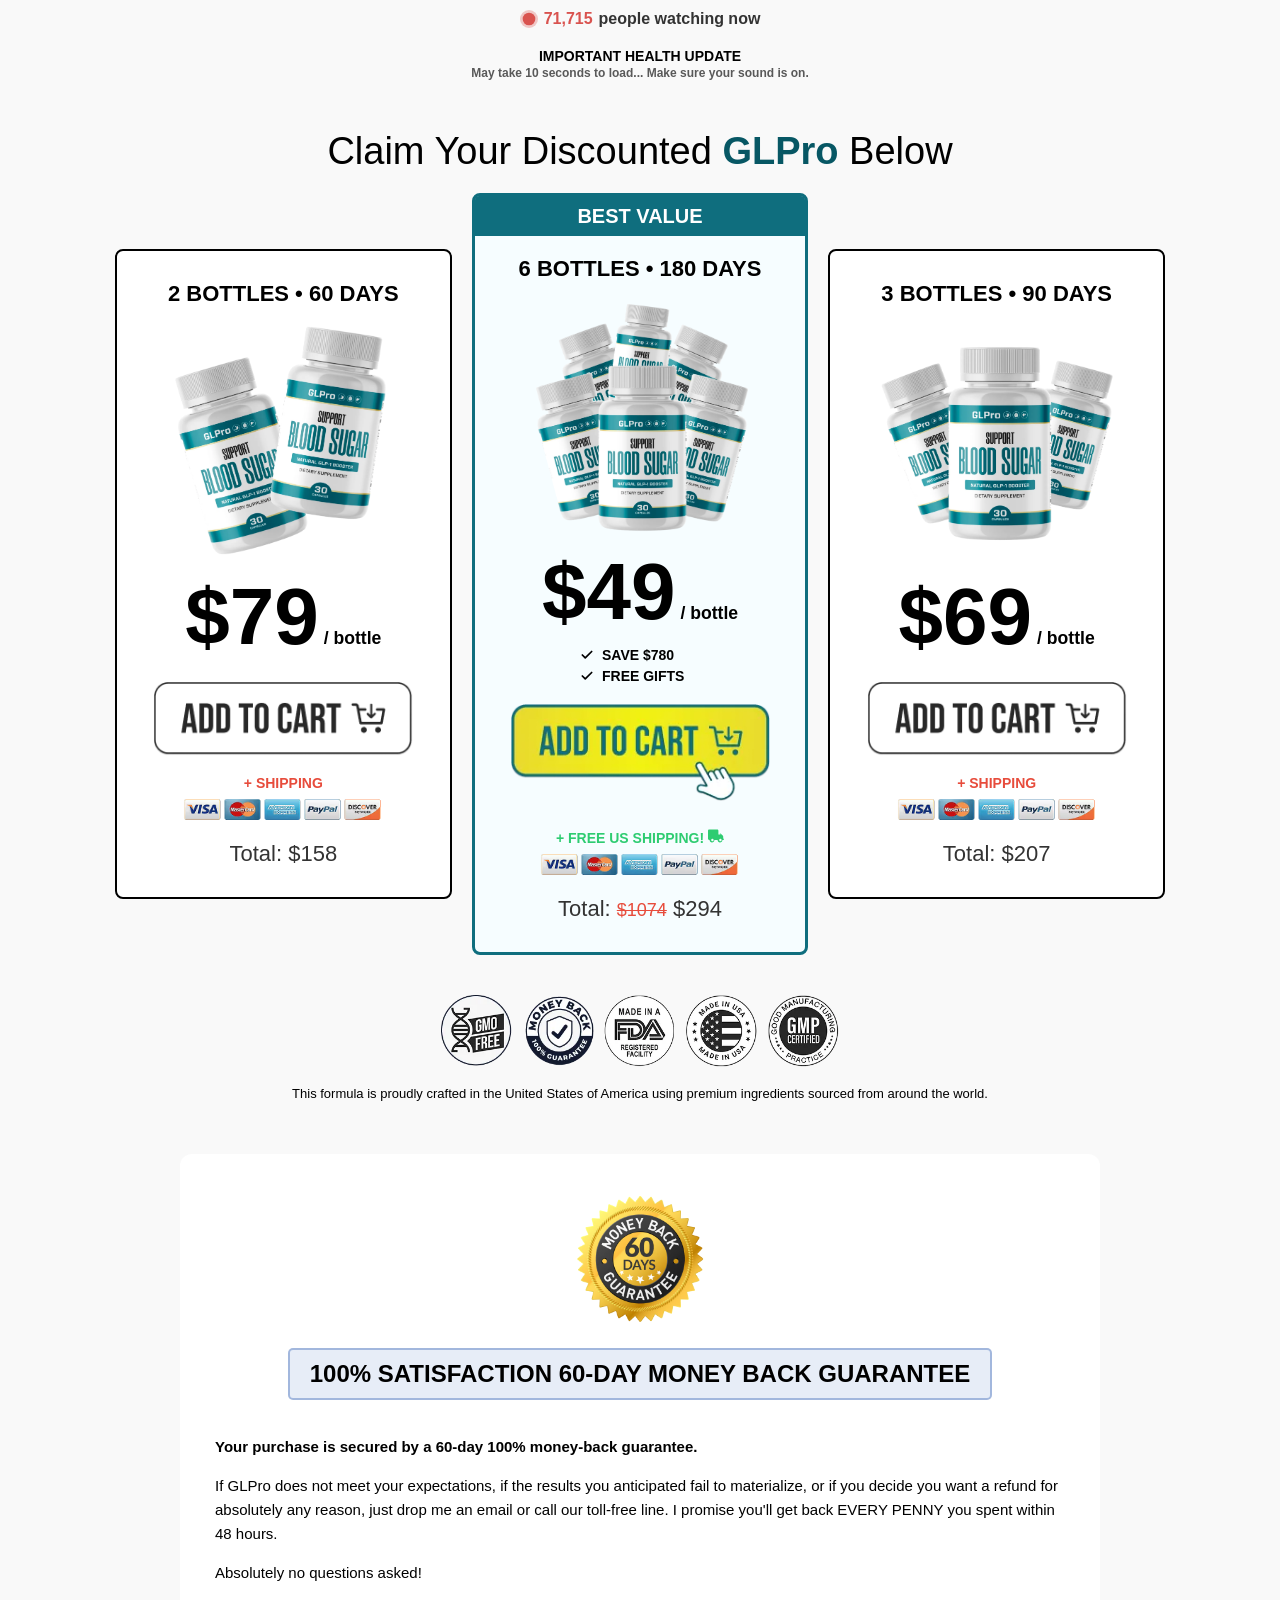
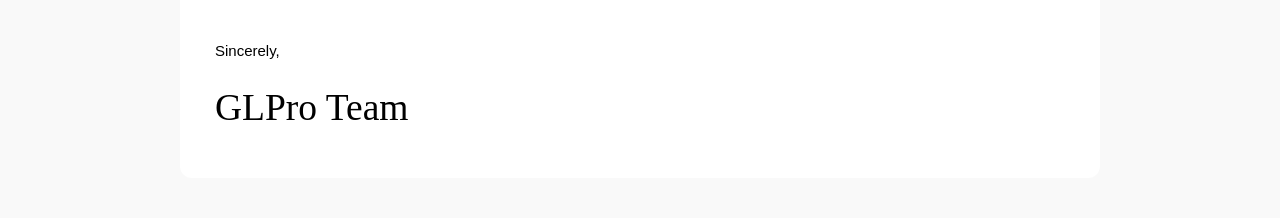
==== type3/index.html @ cfd3ce9d "Add files via upload" ====
<!DOCTYPE html>
<html lang="en">
<head>
    <meta charset="UTF-8">
    <meta name="viewport" content="width=device-width, initial-scale=1.0">
    <title>Important Health Update</title>
    <meta name="description" content="Discover GLPro — a natural formula crafted with premium ingredients to support healthy blood sugar levels. 60-day money-back guarantee.">

    <link rel="dns-prefetch" href="https://flagcdn.com">

    <!-- Script de velocidade do VTurb -->
    <script>!function(i,n){i._plt=i._plt||(n&&n.timeOrigin?n.timeOrigin+n.now():Date.now())}(window,performance);</script>
    <link rel="preconnect" href="https://cdn.converteai.net" crossorigin>
    <link rel="preconnect" href="https://scripts.converteai.net" crossorigin>
    <link rel="dns-prefetch" href="https://images.converteai.net">
    <link rel="dns-prefetch" href="https://api.vturb.com.br">
    <link rel="preload" href="https://scripts.converteai.net/91914cc2-1306-49c8-a61d-c6921573f227/players/69c746577141a7eb85a5f283/v4/player.js" as="script">
    <link rel="preload" href="https://scripts.converteai.net/lib/js/smartplayer-wc/v4/smartplayer.js" as="script">
    <link rel="preload" href="https://cdn.converteai.net/91914cc2-1306-49c8-a61d-c6921573f227/69c745ca6983e3eba6d67f0c/main.m3u8" as="fetch" crossorigin>
    <!-- Fim do script de velocidade do VTurb -->

    <!-- Critical CSS inlined (above-the-fold only) -->
    <style>
    body{font-family:'Poppins',sans-serif;color:#000;background-color:#f9f9f9;margin:0;padding:0}
    *{box-sizing:border-box}
    .container{max-width:1080px;margin:0 auto;padding:0 15px}
    #counterContainer{display:flex;flex-direction:column;align-items:center;text-align:center;width:100%;padding:10px;margin-bottom:20px}
    #counterWrapper{font-weight:bold;font-size:16px;margin-bottom:10px;display:flex;align-items:center;gap:6px}
    #viewsCount{font-size:16px;color:#d9534f;font-weight:bold}
    .live-icon{width:18px;height:18px}
    #importantMessage{font-size:14px;font-weight:bold;color:black;margin-top:10px}
    .loading{font-size:12px;color:#595959;margin-top:5px;animation:blink 1.5s infinite alternate}
    @keyframes blink{from{opacity:1}to{opacity:0.5}}
    .video-cta-container{display:none}
    </style>

    <!-- Full CSS deferred (non-render-blocking) -->
    <link rel="stylesheet" href="style.css" media="print" onload="this.media='all'">
    <noscript><link rel="stylesheet" href="style.css"></noscript>

    <!-- Fontes locais -->
    <link rel="stylesheet" href="fonts.css">
</head>
<body>

    <main class="container">

        <!-- VSL -->
        <vturb-smartplayer id="vid-69c746577141a7eb85a5f283" style="display:block;margin:0 auto;width:100%;max-width:400px"></vturb-smartplayer>
        <script>var s=document.createElement("script");s.src="https://scripts.converteai.net/91914cc2-1306-49c8-a61d-c6921573f227/players/69c746577141a7eb85a5f283/v4/player.js",s.async=!0,document.head.appendChild(s);</script>

        <div id="counterContainer">
            <div id="counterWrapper">
                <!-- Inline SVG instead of external PNG — saves 1 HTTP request on critical path -->
                <svg class="live-icon" width="18" height="18" viewBox="0 0 512 512" fill="#d9534f" aria-hidden="true"><circle cx="256" cy="256" r="180"/><circle cx="256" cy="256" r="256" fill-opacity=".3"/></svg>
                <span id="viewsCount">71,712</span>
                <span style="color:#333">people watching now</span>
            </div>
            <div id="importantMessage">
                IMPORTANT HEALTH UPDATE<br>
                <span class="loading">May take 10 seconds to load... Make sure your sound is on.</span>
            </div>
        </div>

        <div class="video-cta-container">
            <h1 class="offer-headline">Claim Your Discounted <b>GLPro</b> Below</h1>

            <div class="pricing-grid">

                <a href="#" class="card" id="card-2-bottles">
                    <div class="card-title">2 BOTTLES &bull; 60 DAYS</div>
                    <div class="card-image"><img src="img/bottles-2.webp" alt="2 Bottles" width="204" height="200" loading="lazy"></div>
                    <div class="card-price-row">
                        <div class="card-price-number">$79</div>
                        <div class="card-price-text">/ bottle</div>
                    </div>
                    <div class="btn-buy"><img src="img/btn-buy.webp" alt="Add to Cart" width="260" height="52" loading="lazy"></div>
                    <div class="shipping-text red">+ SHIPPING</div>
                    <div class="cc-icons"><img src="img/cards.avif" alt="Credit Cards" width="200" height="26" loading="lazy"></div>
                    <div class="total-block">Total: $158</div>
                </a>

                <a href="#" class="card best-value" id="card-6-bottles">
                    <div class="card-header">BEST VALUE</div>
                    <div class="card-title">6 BOTTLES &bull; 180 DAYS</div>
                    <div class="card-image"><img src="img/bottles-6.webp" alt="6 Bottles" width="204" height="200" loading="lazy"></div>
                    <div class="card-price-row">
                        <div class="card-price-number">$49</div>
                        <div class="card-price-text">/ bottle</div>
                    </div>
                    <div class="card-benefits">
                        <div><svg width="14" height="14" viewBox="0 0 24 24" fill="none" stroke="currentColor" stroke-width="3" stroke-linecap="round" stroke-linejoin="round" aria-hidden="true"><polyline points="20 6 9 17 4 12"></polyline></svg> SAVE $780</div>
                        <div><svg width="14" height="14" viewBox="0 0 24 24" fill="none" stroke="currentColor" stroke-width="3" stroke-linecap="round" stroke-linejoin="round" aria-hidden="true"><polyline points="20 6 9 17 4 12"></polyline></svg> FREE GIFTS</div>
                    </div>
                    <div class="btn-buy"><img src="img/btn-buy-best.webp" alt="Add to Cart" width="260" height="52" loading="lazy"></div>
                    <div class="shipping-text green">+ FREE US SHIPPING! <svg width="16" height="14" viewBox="0 0 640 512" fill="currentColor" aria-hidden="true"><path d="M48 0C21.5 0 0 21.5 0 48v320c0 26.5 21.5 48 48 48h16c0 53 43 96 96 96s96-43 96-96h128c0 53 43 96 96 96s96-43 96-96h32c17.7 0 32-14.3 32-32s-14.3-32-32-32V282.6c0-17-6.7-33.3-18.7-45.3L512 170.7c-12-12-28.3-18.7-45.3-18.7H416V48c0-26.5-21.5-48-48-48H48zm368 160h50.7l73.4 73.4c2.1 2.1 3.3 4.9 3.3 7.9V192H416v-32zm-288 256a48 48 0 1 1 96 0 48 48 0 1 1-96 0zm368-48a48 48 0 1 1 0 96 48 48 0 1 1 0-96z"/></svg></div>
                    <div class="cc-icons"><img src="img/cards.avif" alt="Credit Cards" width="200" height="26" loading="lazy"></div>
                    <div class="total-block">Total: <span class="strike-price">$1074</span> $294</div>
                </a>

                <a href="#" class="card" id="card-3-bottles">
                    <div class="card-title">3 BOTTLES &bull; 90 DAYS</div>
                    <div class="card-image"><img src="img/bottles-3.webp" alt="3 Bottles" width="204" height="200" loading="lazy"></div>
                    <div class="card-price-row">
                        <div class="card-price-number">$69</div>
                        <div class="card-price-text">/ bottle</div>
                    </div>
                    <div class="btn-buy"><img src="img/btn-buy.webp" alt="Add to Cart" width="260" height="52" loading="lazy"></div>
                    <div class="shipping-text red">+ SHIPPING</div>
                    <div class="cc-icons"><img src="img/cards.avif" alt="Credit Cards" width="200" height="26" loading="lazy"></div>
                    <div class="total-block">Total: $207</div>
                </a>

            </div>

            <div class="badges-wrapper">
                <img src="img/selos.webp" loading="lazy" alt="Quality Seals" width="398" height="80">
                <p>This formula is proudly crafted in the United States of America using premium ingredients sourced from around the world.</p>
            </div>

            <div class="guarantee-box">
                <img src="img/guarantee.webp" alt="60 Days Guarantee" width="130" height="130" loading="lazy">
                <div>
                    <div class="guarantee-title-bg">
                        <h2>100% SATISFACTION 60-DAY MONEY BACK GUARANTEE</h2>
                    </div>
                </div>
                <div class="guarantee-text">
                    <p><b>Your purchase is secured by a 60-day 100% money-back guarantee.</b></p>
                    <p>If GLPro does not meet your expectations, if the results you anticipated fail to materialize, or if you decide you want a refund for absolutely any reason, just drop me an email or call our toll-free line. I promise you'll get back EVERY PENNY you spent within 48 hours.</p>
                    <p>Absolutely no questions asked!</p>
                    <br>
                    <p>Sincerely,</p>
                    <div class="signature">GLPro Team</div>
                </div>
            </div>

        </div>
    </main>

    <div id="purchase-notification" class="notification-popup" role="status" aria-live="polite">
        <div class="notification-content">
            <div class="profile-cropper">
                <img src="" alt="Profile Image" class="profile-image" width="40" height="40">
            </div>
            <p class="notification-text">
                <span class="customer-name"></span> from <span class="customer-location"></span> just bought<br>
                <strong><span class="product-name"></span></strong>
            </p>
        </div>
    </div>

    <script src="script.js" defer></script>

    <!-- Meta Pixel Code -->
    <script>
    requestIdleCallback(function(){
        !function(f,b,e,v,n,t,s){if(f.fbq)return;n=f.fbq=function(){n.callMethod?n.callMethod.apply(n,arguments):n.queue.push(arguments)};if(!f._fbq)f._fbq=n;n.push=n;n.loaded=!0;n.version='2.0';n.queue=[];t=b.createElement(e);t.async=!0;t.src=v;s=b.getElementsByTagName(e)[0];s.parentNode.insertBefore(t,s)}(window,document,'script','https://connect.facebook.net/en_US/fbevents.js');
        fbq('init','2279198346184752');fbq('track','PageView');
    });
    </script>
    <noscript><img height="1" width="1" style="display:none" src="https://www.facebook.com/tr?id=2279198346184752&ev=PageView&noscript=1"/></noscript>
    <!-- End Meta Pixel Code -->

    <!-- UTMify -->
    <script>
    requestIdleCallback(function(){
        var u=document.createElement('script');u.src='https://cdn.utmify.com.br/scripts/utms/latest.js';u.async=!0;u.defer=!0;u.setAttribute('data-utmify-prevent-xcod-sck','');document.body.appendChild(u);
    });
    </script>
    <!-- End UTMify -->
</body>
</html>
---- type3/style.css ----
body{font-family:'Poppins',sans-serif;color:#000;background-color:#f9f9f9;margin:0;padding:0}
*{box-sizing:border-box}
.container{max-width:1080px;margin:0 auto;padding:0 15px}
#counterContainer{display:flex;flex-direction:column;align-items:center;text-align:center;width:100%;padding:10px;margin-bottom:20px}
#counterWrapper{font-weight:bold;font-size:16px;margin-bottom:10px;display:flex;align-items:center;gap:6px}
#viewsCount{font-size:16px;color:#d9534f;font-weight:bold}
.live-icon{width:18px;height:18px}
#importantMessage{font-size:14px;font-weight:bold;color:black;margin-top:10px}
.loading{font-size:12px;color:#595959;margin-top:5px;animation:blink 1.5s infinite alternate}
@keyframes blink{from{opacity:1}to{opacity:0.5}}
.video-cta-container{display:none}
.offer-headline{text-align:center;font-size:38px;margin:40px 0 20px 0;font-weight:400}
.offer-headline b{color:rgb(7,87,100)}
.pricing-grid{display:flex;justify-content:center;align-items:center;gap:20px}
.card{background-color:#fff;border:2px solid #000;border-radius:8px;width:350px;height:auto;display:flex;flex-direction:column;text-align:center;text-decoration:none;color:#000;padding:30px 15px}
.card.best-value{border:3px solid rgb(15,110,126);background-color:rgb(246,253,255);padding:0 15px 30px 15px}
.card-header{height:40px;display:flex;align-items:center;justify-content:center;font-size:20px;font-weight:600;background-color:rgb(15,110,126);color:#fff;border-radius:4px 4px 0 0;text-transform:uppercase;margin:0 -15px 20px -15px}
.card-title{font-size:22px;font-weight:bold;margin-bottom:15px}
.card-image{flex-grow:1;display:flex;align-items:center;justify-content:center}
.card-image img{width:85%;max-width:240px;height:auto}
.card-price-row{display:flex;justify-content:center;align-items:baseline;gap:5px;margin:15px 0}
.card-price-number{font-family:"Roboto Condensed",sans-serif;font-size:5em;font-weight:700;line-height:1}
.card-price-text{font-size:1.1em;font-weight:bold}
.card-benefits{display:flex;flex-direction:column;gap:5px;font-size:14px;margin-bottom:10px;font-weight:bold;text-align:left;align-items:center}
.card-benefits div{display:flex;align-items:center;width:120px}
.card-benefits svg{margin-right:8px;flex-shrink:0}
.btn-buy{margin:10px auto;width:100%;max-width:260px}
.btn-buy img{width:100%;height:auto}
.shipping-text{font-size:14px;font-weight:bold;margin:5px 0;text-transform:uppercase}
.shipping-text.red{color:#e74c3c}
.shipping-text.green{color:#2ecc71}
.cc-icons img{height:26px;margin-bottom:15px}
.total-block{font-size:22px;font-family:'Poppins',sans-serif;font-weight:400;color:#333}
.strike-price{text-decoration:line-through;color:#e74c3c;font-weight:normal;font-size:18px}
#card-2-bottles{order:1}
#card-6-bottles{order:2}
#card-3-bottles{order:3}
.badges-wrapper{text-align:center;margin:40px 0;content-visibility:auto;contain-intrinsic-size:auto 200px}
.badges-wrapper img{max-width:398px;width:100%;height:auto}
.badges-wrapper p{font-size:13px;padding:0 15px;margin-top:15px}
.guarantee-box{background-color:#fff;border-radius:12px;padding:40px 20px;max-width:920px;margin:0 auto 40px auto;text-align:center;content-visibility:auto;contain-intrinsic-size:auto 500px}
.guarantee-box img{max-width:130px;margin-bottom:20px}
.guarantee-title-bg{display:inline-block;background-color:rgba(231,237,247,1);border:2px solid rgba(117,149,205,0.6);border-radius:5px;padding:10px 20px;margin-bottom:20px}
.guarantee-title-bg h2{font-size:24px;margin:0;color:#000;text-transform:uppercase}
.guarantee-text{text-align:left;font-size:15px;font-weight:400;max-width:850px;margin:0 auto;line-height:1.6}
.guarantee-text b{font-weight:600}
.signature{font-family:'Brush Script MT',cursive;font-size:2.5em;font-weight:300;margin-top:10px}
.notification-popup{position:fixed;left:20px;bottom:20px;background-color:white;box-shadow:0 2px 10px rgba(0,0,0,0.2);border-radius:4px;display:flex;align-items:center;padding:10px;z-index:1000;opacity:0;transform:translateY(20px);transition:opacity .5s,transform .5s;will-change:opacity,transform}
.notification-popup.show{opacity:1;transform:translateY(0)}
.notification-popup.hide{opacity:0;transform:translateY(20px)}
.notification-content{display:flex;align-items:center}
.profile-image{height:40px;display:block}
.profile-cropper{overflow:hidden;border-radius:10%;margin-right:10px;border:1px solid gray}
.notification-text{font-size:14px;margin:0}
.customer-name{font-weight:bold}
@media(max-width:992px){
.pricing-grid{flex-direction:column;align-items:center}
.card{width:100%;max-width:380px;height:auto;padding-bottom:30px}
#card-6-bottles{order:1;margin-bottom:10px}
#card-3-bottles{order:2;margin-bottom:10px}
#card-2-bottles{order:3}
}
@media(max-width:575px){
.offer-headline{font-size:28px}
.notification-popup{left:0;right:0;bottom:0;margin-left:auto;margin-right:auto;width:90%;justify-content:center}
.guarantee-title-bg h2{font-size:16px}
}
---- type3/style.css ----
body{font-family:'Poppins',sans-serif;color:#000;background-color:#f9f9f9;margin:0;padding:0}
*{box-sizing:border-box}
.container{max-width:1080px;margin:0 auto;padding:0 15px}
#counterContainer{display:flex;flex-direction:column;align-items:center;text-align:center;width:100%;padding:10px;margin-bottom:20px}
#counterWrapper{font-weight:bold;font-size:16px;margin-bottom:10px;display:flex;align-items:center;gap:6px}
#viewsCount{font-size:16px;color:#d9534f;font-weight:bold}
.live-icon{width:18px;height:18px}
#importantMessage{font-size:14px;font-weight:bold;color:black;margin-top:10px}
.loading{font-size:12px;color:#595959;margin-top:5px;animation:blink 1.5s infinite alternate}
@keyframes blink{from{opacity:1}to{opacity:0.5}}
.video-cta-container{display:none}
.offer-headline{text-align:center;font-size:38px;margin:40px 0 20px 0;font-weight:400}
.offer-headline b{color:rgb(7,87,100)}
.pricing-grid{display:flex;justify-content:center;align-items:center;gap:20px}
.card{background-color:#fff;border:2px solid #000;border-radius:8px;width:350px;height:auto;display:flex;flex-direction:column;text-align:center;text-decoration:none;color:#000;padding:30px 15px}
.card.best-value{border:3px solid rgb(15,110,126);background-color:rgb(246,253,255);padding:0 15px 30px 15px}
.card-header{height:40px;display:flex;align-items:center;justify-content:center;font-size:20px;font-weight:600;background-color:rgb(15,110,126);color:#fff;border-radius:4px 4px 0 0;text-transform:uppercase;margin:0 -15px 20px -15px}
.card-title{font-size:22px;font-weight:bold;margin-bottom:15px}
.card-image{flex-grow:1;display:flex;align-items:center;justify-content:center}
.card-image img{width:85%;max-width:240px;height:auto}
.card-price-row{display:flex;justify-content:center;align-items:baseline;gap:5px;margin:15px 0}
.card-price-number{font-family:"Roboto Condensed",sans-serif;font-size:5em;font-weight:700;line-height:1}
.card-price-text{font-size:1.1em;font-weight:bold}
.card-benefits{display:flex;flex-direction:column;gap:5px;font-size:14px;margin-bottom:10px;font-weight:bold;text-align:left;align-items:center}
.card-benefits div{display:flex;align-items:center;width:120px}
.card-benefits svg{margin-right:8px;flex-shrink:0}
.btn-buy{margin:10px auto;width:100%;max-width:260px}
.btn-buy img{width:100%;height:auto}
.shipping-text{font-size:14px;font-weight:bold;margin:5px 0;text-transform:uppercase}
.shipping-text.red{color:#e74c3c}
.shipping-text.green{color:#2ecc71}
.cc-icons img{height:26px;margin-bottom:15px}
.total-block{font-size:22px;font-family:'Poppins',sans-serif;font-weight:400;color:#333}
.strike-price{text-decoration:line-through;color:#e74c3c;font-weight:normal;font-size:18px}
#card-2-bottles{order:1}
#card-6-bottles{order:2}
#card-3-bottles{order:3}
.badges-wrapper{text-align:center;margin:40px 0;content-visibility:auto;contain-intrinsic-size:auto 200px}
.badges-wrapper img{max-width:398px;width:100%;height:auto}
.badges-wrapper p{font-size:13px;padding:0 15px;margin-top:15px}
.guarantee-box{background-color:#fff;border-radius:12px;padding:40px 20px;max-width:920px;margin:0 auto 40px auto;text-align:center;content-visibility:auto;contain-intrinsic-size:auto 500px}
.guarantee-box img{max-width:130px;margin-bottom:20px}
.guarantee-title-bg{display:inline-block;background-color:rgba(231,237,247,1);border:2px solid rgba(117,149,205,0.6);border-radius:5px;padding:10px 20px;margin-bottom:20px}
.guarantee-title-bg h2{font-size:24px;margin:0;color:#000;text-transform:uppercase}
.guarantee-text{text-align:left;font-size:15px;font-weight:400;max-width:850px;margin:0 auto;line-height:1.6}
.guarantee-text b{font-weight:600}
.signature{font-family:'Brush Script MT',cursive;font-size:2.5em;font-weight:300;margin-top:10px}
.notification-popup{position:fixed;left:20px;bottom:20px;background-color:white;box-shadow:0 2px 10px rgba(0,0,0,0.2);border-radius:4px;display:flex;align-items:center;padding:10px;z-index:1000;opacity:0;transform:translateY(20px);transition:opacity .5s,transform .5s;will-change:opacity,transform}
.notification-popup.show{opacity:1;transform:translateY(0)}
.notification-popup.hide{opacity:0;transform:translateY(20px)}
.notification-content{display:flex;align-items:center}
.profile-image{height:40px;display:block}
.profile-cropper{overflow:hidden;border-radius:10%;margin-right:10px;border:1px solid gray}
.notification-text{font-size:14px;margin:0}
.customer-name{font-weight:bold}
@media(max-width:992px){
.pricing-grid{flex-direction:column;align-items:center}
.card{width:100%;max-width:380px;height:auto;padding-bottom:30px}
#card-6-bottles{order:1;margin-bottom:10px}
#card-3-bottles{order:2;margin-bottom:10px}
#card-2-bottles{order:3}
}
@media(max-width:575px){
.offer-headline{font-size:28px}
.notification-popup{left:0;right:0;bottom:0;margin-left:auto;margin-right:auto;width:90%;justify-content:center}
.guarantee-title-bg h2{font-size:16px}
}
---- type3/fonts.css ----
@font-face{font-family:'Poppins';font-style:normal;font-weight:400;font-display:swap;src:url(fonts/poppins-400.woff2) format('woff2')}
@font-face{font-family:'Poppins';font-style:normal;font-weight:600;font-display:swap;src:url(fonts/poppins-600.woff2) format('woff2')}
@font-face{font-family:'Poppins';font-style:normal;font-weight:700;font-display:swap;src:url(fonts/poppins-700.woff2) format('woff2')}
@font-face{font-family:'Roboto Condensed';font-style:normal;font-weight:700;font-display:swap;src:url(fonts/roboto-condensed-700.woff2) format('woff2')}
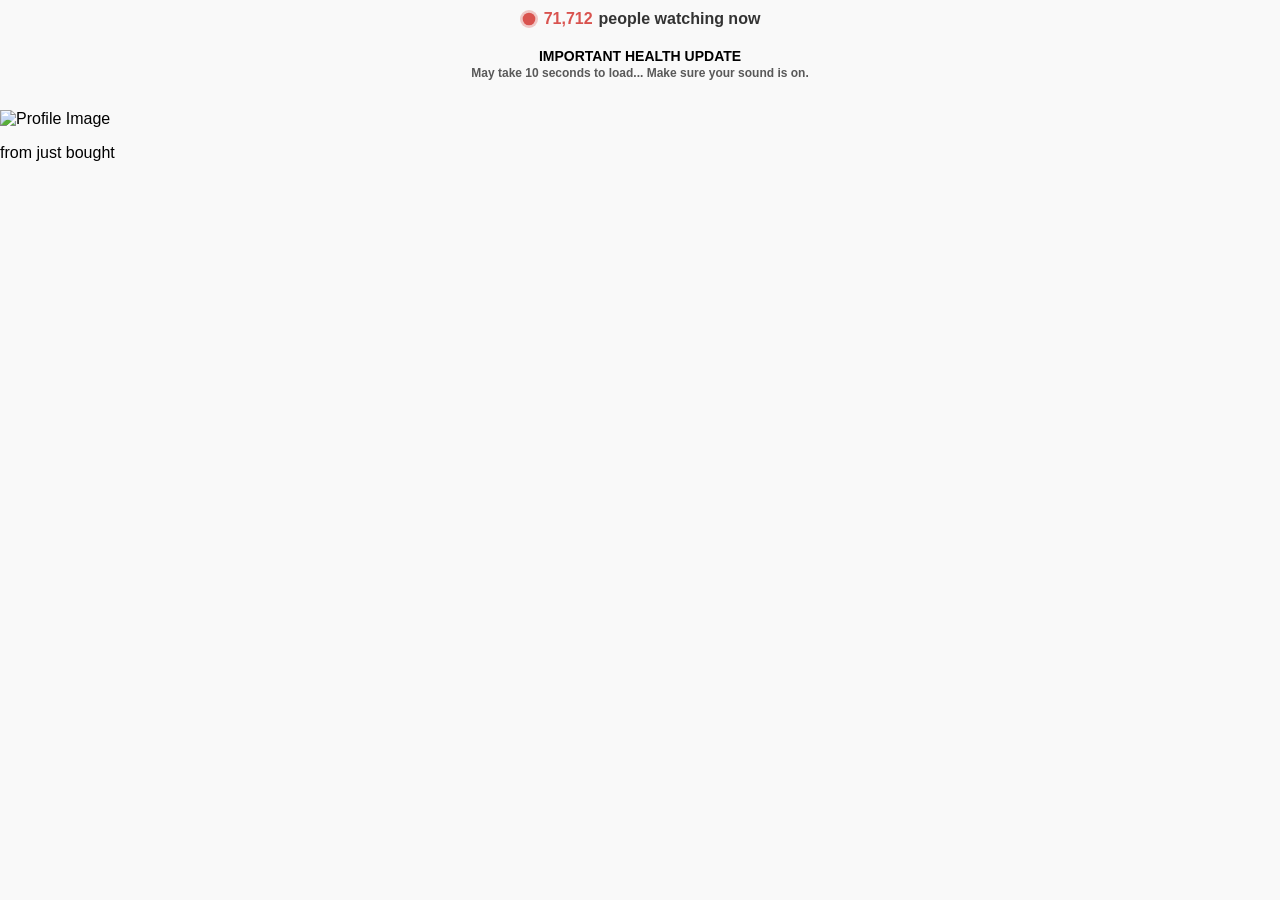
==== commit b94473c6: "Update index.html" ====
--- a/type3/index.html
+++ b/type3/index.html
@@ -7,17 +7,6 @@
     <meta name="description" content="Discover GLPro — a natural formula crafted with premium ingredients to support healthy blood sugar levels. 60-day money-back guarantee.">
 
     <link rel="dns-prefetch" href="https://flagcdn.com">
-
-    <!-- Script de velocidade do VTurb -->
-    <script>!function(i,n){i._plt=i._plt||(n&&n.timeOrigin?n.timeOrigin+n.now():Date.now())}(window,performance);</script>
-    <link rel="preconnect" href="https://cdn.converteai.net" crossorigin>
-    <link rel="preconnect" href="https://scripts.converteai.net" crossorigin>
-    <link rel="dns-prefetch" href="https://images.converteai.net">
-    <link rel="dns-prefetch" href="https://api.vturb.com.br">
-    <link rel="preload" href="https://scripts.converteai.net/91914cc2-1306-49c8-a61d-c6921573f227/players/69c746577141a7eb85a5f283/v4/player.js" as="script">
-    <link rel="preload" href="https://scripts.converteai.net/lib/js/smartplayer-wc/v4/smartplayer.js" as="script">
-    <link rel="preload" href="https://cdn.converteai.net/91914cc2-1306-49c8-a61d-c6921573f227/69c745ca6983e3eba6d67f0c/main.m3u8" as="fetch" crossorigin>
-    <!-- Fim do script de velocidade do VTurb -->
 
     <!-- Critical CSS inlined (above-the-fold only) -->
     <style>
@@ -46,8 +35,6 @@
     <main class="container">
 
         <!-- VSL -->
-        <vturb-smartplayer id="vid-69c746577141a7eb85a5f283" style="display:block;margin:0 auto;width:100%;max-width:400px"></vturb-smartplayer>
-        <script>var s=document.createElement("script");s.src="https://scripts.converteai.net/91914cc2-1306-49c8-a61d-c6921573f227/players/69c746577141a7eb85a5f283/v4/player.js",s.async=!0,document.head.appendChild(s);</script>
 
         <div id="counterContainer">
             <div id="counterWrapper">
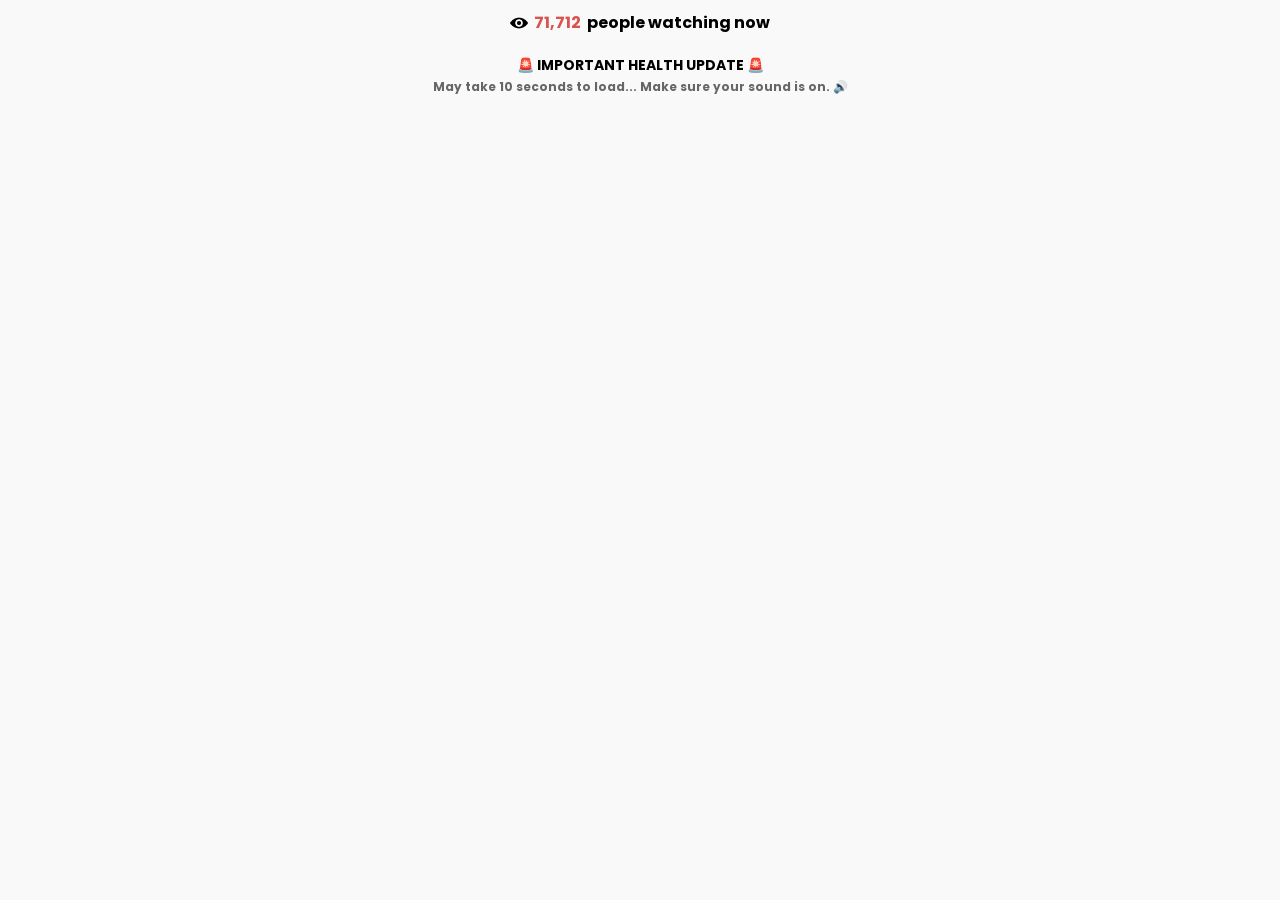
==== commit 8f8f05a5: "Add files via upload" ====
--- a/type3/index.html
+++ b/type3/index.html
@@ -4,48 +4,65 @@
     <meta charset="UTF-8">
     <meta name="viewport" content="width=device-width, initial-scale=1.0">
     <title>Important Health Update</title>
-    <meta name="description" content="Discover GLPro — a natural formula crafted with premium ingredients to support healthy blood sugar levels. 60-day money-back guarantee.">
-
-    <link rel="dns-prefetch" href="https://flagcdn.com">
-
-    <!-- Critical CSS inlined (above-the-fold only) -->
+
+    <!-- ============================================================
+         CAMADA 1 — CRÍTICO: VTurb (prioridade máxima) + fonts
+         ============================================================ -->
+    <link rel="preconnect" href="https://fonts.googleapis.com">
+    <link rel="preconnect" href="https://fonts.gstatic.com" crossorigin>
+    <link href="https://fonts.googleapis.com/css?family=Poppins:regular@400,600,700&display=swap" rel="stylesheet">
+    <link href="https://fonts.googleapis.com/css?family=Roboto+Condensed:regular@700&display=swap" rel="stylesheet" media="print" onload="this.media='all'">
+
+    <!-- Script de velocidade do VTurb -->
+    <script>!function(i,n){i._plt=i._plt||(n&&n.timeOrigin?n.timeOrigin+n.now():Date.now())}(window,performance);</script>
+    <link rel="preload" href="https://scripts.converteai.net/91914cc2-1306-49c8-a61d-c6921573f227/players/69cc88e02aa9a5be9ed87333/v4/player.js" as="script">
+    <link rel="preload" href="https://scripts.converteai.net/lib/js/smartplayer-wc/v4/smartplayer.js" as="script">
+    <link rel="preload" href="https://cdn.converteai.net/91914cc2-1306-49c8-a61d-c6921573f227/69cc88d112f1a486e418c887/main.m3u8" as="fetch">
+    <link rel="dns-prefetch" href="https://cdn.converteai.net">
+    <link rel="dns-prefetch" href="https://scripts.converteai.net">
+    <link rel="dns-prefetch" href="https://images.converteai.net">
+    <link rel="dns-prefetch" href="https://api.vturb.com.br">
+    <!-- Fim do script de velocidade do VTurb -->
+
+    <!-- ============================================================
+         CRITICAL CSS (inline — renderiza VSL + contador instantâneo)
+         O CSS completo (cards, garantia, notificações) carrega lazy.
+         ============================================================ -->
     <style>
-    body{font-family:'Poppins',sans-serif;color:#000;background-color:#f9f9f9;margin:0;padding:0}
-    *{box-sizing:border-box}
-    .container{max-width:1080px;margin:0 auto;padding:0 15px}
-    #counterContainer{display:flex;flex-direction:column;align-items:center;text-align:center;width:100%;padding:10px;margin-bottom:20px}
-    #counterWrapper{font-weight:bold;font-size:16px;margin-bottom:10px;display:flex;align-items:center;gap:6px}
-    #viewsCount{font-size:16px;color:#d9534f;font-weight:bold}
-    .live-icon{width:18px;height:18px}
-    #importantMessage{font-size:14px;font-weight:bold;color:black;margin-top:10px}
-    .loading{font-size:12px;color:#595959;margin-top:5px;animation:blink 1.5s infinite alternate}
-    @keyframes blink{from{opacity:1}to{opacity:0.5}}
-    .video-cta-container{display:none}
+        body { font-family: 'Poppins', sans-serif; color: #000; background-color: #f9f9f9; margin: 0; padding: 0; }
+        * { box-sizing: border-box; }
+        .container { max-width: 1080px; margin: 0 auto; padding: 0 15px; }
+        .vsl-wrapper { text-align: center; margin-top: 20px; }
+        #counterContainer { display: flex; flex-direction: column; align-items: center; text-align: center; width: 100%; padding: 10px; margin-bottom: 20px; }
+        #counterWrapper { font-weight: bold; font-size: 16px; margin-bottom: 10px; display: flex; align-items: center; gap: 6px; }
+        #viewsCount { font-size: 16px; color: #d9534f; font-weight: bold; }
+        .live-icon { width: 18px; height: 18px; }
+        #importantMessage { font-size: 14px; font-weight: bold; color: black; margin-top: 10px; }
+        .loading { font-size: 12px; color: #666; margin-top: 5px; animation: blink 1.5s infinite alternate; }
+        @keyframes blink { from { opacity: 1; } to { opacity: 0.5; } }
+        .video-cta-container { display: none; } /* OCULTO INICIALMENTE (O JS REVELA) */
     </style>
 
-    <!-- Full CSS deferred (non-render-blocking) -->
+    <!-- CSS não-crítico (lazy: media=print trick, não bloqueia o render) -->
     <link rel="stylesheet" href="style.css" media="print" onload="this.media='all'">
     <noscript><link rel="stylesheet" href="style.css"></noscript>
-
-    <!-- Fontes locais -->
-    <link rel="stylesheet" href="fonts.css">
 </head>
 <body>
 
-    <main class="container">
+    <div class="container">
 
         <!-- VSL -->
+        <vturb-smartplayer id="vid-69cc88e02aa9a5be9ed87333" style="display: block; margin: 0 auto; width: 100%; max-width: 400px;"></vturb-smartplayer> <script type="text/javascript"> var s=document.createElement("script"); s.src="https://scripts.converteai.net/91914cc2-1306-49c8-a61d-c6921573f227/players/69cc88e02aa9a5be9ed87333/v4/player.js", s.async=!0,document.head.appendChild(s); </script>
 
         <div id="counterContainer">
             <div id="counterWrapper">
-                <!-- Inline SVG instead of external PNG — saves 1 HTTP request on critical path -->
-                <svg class="live-icon" width="18" height="18" viewBox="0 0 512 512" fill="#d9534f" aria-hidden="true"><circle cx="256" cy="256" r="180"/><circle cx="256" cy="256" r="256" fill-opacity=".3"/></svg>
+                <img src="images/live-icon.png" class="live-icon" alt="Live Viewers">
                 <span id="viewsCount">71,712</span>
-                <span style="color:#333">people watching now</span>
+                <span style="color: black;">people watching now</span>
             </div>
             <div id="importantMessage">
-                IMPORTANT HEALTH UPDATE<br>
-                <span class="loading">May take 10 seconds to load... Make sure your sound is on.</span>
+                🚨 IMPORTANT HEALTH UPDATE 🚨<br>
+                <span class="loading">May take 10 seconds to load... Make sure your sound is on. 🔊</span>
             </div>
         </div>
 
@@ -55,58 +72,66 @@
             <div class="pricing-grid">
 
                 <a href="#" class="card" id="card-2-bottles">
-                    <div class="card-title">2 BOTTLES &bull; 60 DAYS</div>
-                    <div class="card-image"><img src="img/bottles-2.webp" alt="2 Bottles" width="204" height="200" loading="lazy"></div>
+                    <div class="card-title">2 BOTTLES • 60 DAYS</div>
+                    <div class="card-image"><img src="images/2-bottles.png" alt="2 Bottles" loading="lazy"></div>
                     <div class="card-price-row">
                         <div class="card-price-number">$79</div>
                         <div class="card-price-text">/ bottle</div>
                     </div>
-                    <div class="btn-buy"><img src="img/btn-buy.webp" alt="Add to Cart" width="260" height="52" loading="lazy"></div>
+                    <div class="btn-buy"><img src="images/btn-buy.png" alt="Add to Cart" loading="lazy"></div>
                     <div class="shipping-text red">+ SHIPPING</div>
-                    <div class="cc-icons"><img src="img/cards.avif" alt="Credit Cards" width="200" height="26" loading="lazy"></div>
+                    <div class="cc-icons"><img src="images/cards.avif" alt="Credit Cards" loading="lazy"></div>
                     <div class="total-block">Total: $158</div>
                 </a>
 
                 <a href="#" class="card best-value" id="card-6-bottles">
                     <div class="card-header">BEST VALUE</div>
-                    <div class="card-title">6 BOTTLES &bull; 180 DAYS</div>
-                    <div class="card-image"><img src="img/bottles-6.webp" alt="6 Bottles" width="204" height="200" loading="lazy"></div>
+                    <div class="card-title">6 BOTTLES • 180 DAYS</div>
+                    <div class="card-image"><img src="images/6-bottles.png" alt="6 Bottles" loading="lazy"></div>
                     <div class="card-price-row">
                         <div class="card-price-number">$49</div>
                         <div class="card-price-text">/ bottle</div>
                     </div>
                     <div class="card-benefits">
-                        <div><svg width="14" height="14" viewBox="0 0 24 24" fill="none" stroke="currentColor" stroke-width="3" stroke-linecap="round" stroke-linejoin="round" aria-hidden="true"><polyline points="20 6 9 17 4 12"></polyline></svg> SAVE $780</div>
-                        <div><svg width="14" height="14" viewBox="0 0 24 24" fill="none" stroke="currentColor" stroke-width="3" stroke-linecap="round" stroke-linejoin="round" aria-hidden="true"><polyline points="20 6 9 17 4 12"></polyline></svg> FREE GIFTS</div>
-                    </div>
-                    <div class="btn-buy"><img src="img/btn-buy-best.webp" alt="Add to Cart" width="260" height="52" loading="lazy"></div>
-                    <div class="shipping-text green">+ FREE US SHIPPING! <svg width="16" height="14" viewBox="0 0 640 512" fill="currentColor" aria-hidden="true"><path d="M48 0C21.5 0 0 21.5 0 48v320c0 26.5 21.5 48 48 48h16c0 53 43 96 96 96s96-43 96-96h128c0 53 43 96 96 96s96-43 96-96h32c17.7 0 32-14.3 32-32s-14.3-32-32-32V282.6c0-17-6.7-33.3-18.7-45.3L512 170.7c-12-12-28.3-18.7-45.3-18.7H416V48c0-26.5-21.5-48-48-48H48zm368 160h50.7l73.4 73.4c2.1 2.1 3.3 4.9 3.3 7.9V192H416v-32zm-288 256a48 48 0 1 1 96 0 48 48 0 1 1-96 0zm368-48a48 48 0 1 1 0 96 48 48 0 1 1 0-96z"/></svg></div>
-                    <div class="cc-icons"><img src="img/cards.avif" alt="Credit Cards" width="200" height="26" loading="lazy"></div>
+                        <div>
+                            <svg xmlns="http://www.w3.org/2000/svg" viewBox="0 0 448 512" width="14" height="14" fill="currentColor" aria-hidden="true"><path d="M438.6 105.4c12.5 12.5 12.5 32.8 0 45.3l-256 256c-12.5 12.5-32.8 12.5-45.3 0l-128-128c-12.5-12.5-12.5-32.8 0-45.3s32.8-12.5 45.3 0L160 338.7 393.4 105.4c12.5-12.5 32.8-12.5 45.3 0z"/></svg>
+                            SAVE $780
+                        </div>
+                        <div>
+                            <svg xmlns="http://www.w3.org/2000/svg" viewBox="0 0 448 512" width="14" height="14" fill="currentColor" aria-hidden="true"><path d="M438.6 105.4c12.5 12.5 12.5 32.8 0 45.3l-256 256c-12.5 12.5-32.8 12.5-45.3 0l-128-128c-12.5-12.5-12.5-32.8 0-45.3s32.8-12.5 45.3 0L160 338.7 393.4 105.4c12.5-12.5 32.8-12.5 45.3 0z"/></svg>
+                            FREE GIFTS
+                        </div>
+                    </div>
+                    <div class="btn-buy"><img src="images/btn-buy-featured.png" alt="Add to Cart" loading="lazy"></div>
+                    <div class="shipping-text green">+ FREE US SHIPPING!
+                        <svg xmlns="http://www.w3.org/2000/svg" viewBox="0 0 640 512" width="16" height="16" fill="currentColor" aria-hidden="true"><path d="M48 0C21.5 0 0 21.5 0 48L0 368c0 26.5 21.5 48 48 48l16 0c0 53 43 96 96 96s96-43 96-96l128 0c0 53 43 96 96 96s96-43 96-96l32 0c17.7 0 32-14.3 32-32s-14.3-32-32-32l0-82.7c0-17-6.7-33.3-18.7-45.3L521.4 146.7c-12-12-28.3-18.7-45.3-18.7L416 128l0-80c0-26.5-21.5-48-48-48L48 0zM416 192l59.7 0L544 260.3l0 27.7-128 0 0-96zM160 336a48 48 0 1 1 0 96 48 48 0 1 1 0-96zm272 48a48 48 0 1 1 96 0 48 48 0 1 1 -96 0z"/></svg>
+                    </div>
+                    <div class="cc-icons"><img src="images/cards.avif" alt="Credit Cards" loading="lazy"></div>
                     <div class="total-block">Total: <span class="strike-price">$1074</span> $294</div>
                 </a>
 
                 <a href="#" class="card" id="card-3-bottles">
-                    <div class="card-title">3 BOTTLES &bull; 90 DAYS</div>
-                    <div class="card-image"><img src="img/bottles-3.webp" alt="3 Bottles" width="204" height="200" loading="lazy"></div>
+                    <div class="card-title">3 BOTTLES • 90 DAYS</div>
+                    <div class="card-image"><img src="images/3-bottles.png" alt="3 Bottles" loading="lazy"></div>
                     <div class="card-price-row">
                         <div class="card-price-number">$69</div>
                         <div class="card-price-text">/ bottle</div>
                     </div>
-                    <div class="btn-buy"><img src="img/btn-buy.webp" alt="Add to Cart" width="260" height="52" loading="lazy"></div>
+                    <div class="btn-buy"><img src="images/btn-buy.png" alt="Add to Cart" loading="lazy"></div>
                     <div class="shipping-text red">+ SHIPPING</div>
-                    <div class="cc-icons"><img src="img/cards.avif" alt="Credit Cards" width="200" height="26" loading="lazy"></div>
+                    <div class="cc-icons"><img src="images/cards.avif" alt="Credit Cards" loading="lazy"></div>
                     <div class="total-block">Total: $207</div>
                 </a>
 
             </div>
 
             <div class="badges-wrapper">
-                <img src="img/selos.webp" loading="lazy" alt="Quality Seals" width="398" height="80">
+                <img src="images/selos.png" loading="lazy" alt="Quality Seals">
                 <p>This formula is proudly crafted in the United States of America using premium ingredients sourced from around the world.</p>
             </div>
 
             <div class="guarantee-box">
-                <img src="img/guarantee.webp" alt="60 Days Guarantee" width="130" height="130" loading="lazy">
+                <img src="images/guarantee-60-days.webp" alt="60 Days Guarantee" loading="lazy">
                 <div>
                     <div class="guarantee-title-bg">
                         <h2>100% SATISFACTION 60-DAY MONEY BACK GUARANTEE</h2>
@@ -123,12 +148,12 @@
             </div>
 
         </div>
-    </main>
-
-    <div id="purchase-notification" class="notification-popup" role="status" aria-live="polite">
+    </div>
+
+    <div id="purchase-notification" class="notification-popup">
         <div class="notification-content">
             <div class="profile-cropper">
-                <img src="" alt="Profile Image" class="profile-image" width="40" height="40">
+                <img src="" alt="Profile Image" class="profile-image">
             </div>
             <p class="notification-text">
                 <span class="customer-name"></span> from <span class="customer-location"></span> just bought<br>
@@ -137,24 +162,70 @@
         </div>
     </div>
 
-    <script src="script.js" defer></script>
+    <!-- ============================================================
+         CAMADA 2 — TRACKING (final do body, não bloqueia VTurb)
+         ============================================================ -->
 
     <!-- Meta Pixel Code -->
     <script>
-    requestIdleCallback(function(){
-        !function(f,b,e,v,n,t,s){if(f.fbq)return;n=f.fbq=function(){n.callMethod?n.callMethod.apply(n,arguments):n.queue.push(arguments)};if(!f._fbq)f._fbq=n;n.push=n;n.loaded=!0;n.version='2.0';n.queue=[];t=b.createElement(e);t.async=!0;t.src=v;s=b.getElementsByTagName(e)[0];s.parentNode.insertBefore(t,s)}(window,document,'script','https://connect.facebook.net/en_US/fbevents.js');
-        fbq('init','2279198346184752');fbq('track','PageView');
-    });
+    !function(f,b,e,v,n,t,s)
+    {if(f.fbq)return;n=f.fbq=function(){n.callMethod?
+    n.callMethod.apply(n,arguments):n.queue.push(arguments)};
+    if(!f._fbq)f._fbq=n;
+    n.push=n;n.loaded=!0;n.version='2.0';
+    n.queue=[];t=b.createElement(e);t.async=!0;
+    t.src=v;s=b.getElementsByTagName(e)[0];
+    s.parentNode.insertBefore(t,s)}(window, document,'script',
+    'https://connect.facebook.net/en_US/fbevents.js');
+    fbq('init', '2279198346184752');
+    fbq('track', 'PageView');
     </script>
-    <noscript><img height="1" width="1" style="display:none" src="https://www.facebook.com/tr?id=2279198346184752&ev=PageView&noscript=1"/></noscript>
+    <noscript>
+    <img height="1" width="1" style="display:none"
+    src="https://www.facebook.com/tr?id=2279198346184752&ev=PageView&noscript=1"/>
+    </noscript>
     <!-- End Meta Pixel Code -->
 
-    <!-- UTMify -->
+    <!-- Google tag (gtag.js) -->
+    <script async src="https://www.googletagmanager.com/gtag/js?id=G-D6MCHPBW8R"></script>
     <script>
-    requestIdleCallback(function(){
-        var u=document.createElement('script');u.src='https://cdn.utmify.com.br/scripts/utms/latest.js';u.async=!0;u.defer=!0;u.setAttribute('data-utmify-prevent-xcod-sck','');document.body.appendChild(u);
-    });
+      window.dataLayer = window.dataLayer || [];
+      function gtag(){dataLayer.push(arguments);}
+      gtag('js', new Date());
+      gtag('config', 'G-D6MCHPBW8R');
     </script>
-    <!-- End UTMify -->
+
+    <!-- UTMify (captura e persiste UTMs) -->
+    <script
+      src="https://cdn.utmify.com.br/scripts/utms/latest.js"
+      data-utmify-prevent-xcod-sck
+      async
+      defer
+    ></script>
+
+    <!-- ============================================================
+         CAMADA 3 — LAZY: script.js só carrega após 20s OU no 1º scroll
+         (o CTA só aparece após 39min, então não há urgência)
+         ============================================================ -->
+    <script>
+    (function() {
+        var loaded = false;
+        function loadCheckoutScript() {
+            if (loaded) return;
+            loaded = true;
+            var s = document.createElement('script');
+            s.src = 'script.js';
+            s.defer = true;
+            document.body.appendChild(s);
+        }
+        // Carrega após 20s (MUITO antes do delay de 39min do CTA)
+        setTimeout(loadCheckoutScript, 20000);
+        // OU no primeiro scroll (se o usuário rolar, prepara o terreno)
+        window.addEventListener('scroll', loadCheckoutScript, { once: true, passive: true });
+        // OU no primeiro click (safety net)
+        window.addEventListener('click', loadCheckoutScript, { once: true, passive: true });
+    })();
+    </script>
+
 </body>
 </html>
--- a/type3/style.css
+++ b/type3/style.css
@@ -0,0 +1,132 @@
+/* =========================================
+    NON-CRITICAL STYLES (carregado lazy após o VTurb)
+    O CSS crítico (body, container, counter, VSL) está inline no index.html
+    ========================================= */
+
+/* =========================================
+    OFERTA / HEADINGS
+    ========================================= */
+.offer-headline { text-align: center; font-size: 38px; margin: 40px 0 20px 0; font-weight: 400; }
+.offer-headline b { color: rgb(7, 87, 100); }
+
+/* =========================================
+    TABELA DE PREÇOS (CARDS)
+    ========================================= */
+.pricing-grid {
+    display: flex;
+    justify-content: center;
+    align-items: center;
+    gap: 20px;
+}
+
+.card {
+    background-color: #fff;
+    border: 2px solid #000;
+    border-radius: 8px;
+    width: 350px;
+    height: auto;
+    display: flex;
+    flex-direction: column;
+    text-align: center;
+    text-decoration: none;
+    color: #000;
+    padding: 30px 15px 30px 15px;
+}
+
+.card.best-value {
+    border: 3px solid rgb(15, 110, 126);
+    background-color: rgb(246, 253, 255);
+    padding: 0 15px 30px 15px;
+}
+
+.card-header {
+    height: 40px;
+    display: flex;
+    align-items: center;
+    justify-content: center;
+    font-size: 20px;
+    font-weight: 600;
+    background-color: rgb(15, 110, 126);
+    color: #fff;
+    border-radius: 4px 4px 0 0;
+    text-transform: uppercase;
+    margin: 0 -15px 20px -15px;
+}
+
+.card-title { font-size: 22px; font-weight: bold; margin-bottom: 15px; }
+.card-image { flex-grow: 1; display: flex; align-items: center; justify-content: center; }
+.card-image img { width: 85%; max-width: 240px; }
+
+.card-price-row { display: flex; justify-content: center; align-items: baseline; gap: 5px; margin: 15px 0; }
+.card-price-number { font-family: "Roboto Condensed", sans-serif; font-size: 5em; font-weight: 700; line-height: 1; }
+.card-price-text { font-size: 1.1em; font-weight: bold; }
+
+.card-benefits { display: flex; flex-direction: column; gap: 5px; font-size: 14px; margin-bottom: 10px; font-weight: bold; text-align: left; align-items: center; }
+.card-benefits div { display: flex; align-items: center; width: 120px; }
+.card-benefits svg { margin-right: 8px; color: #000; flex-shrink: 0; }
+
+.btn-buy { margin: 10px auto; width: 100%; max-width: 260px; }
+.btn-buy img { width: 100%; height: auto; }
+
+.shipping-text { font-size: 14px; font-weight: bold; margin: 5px 0; text-transform: uppercase; display: inline-flex; align-items: center; gap: 6px; }
+.shipping-text.red { color: #e74c3c; }
+.shipping-text.green { color: #2ecc71; }
+.shipping-text svg { vertical-align: middle; }
+
+.cc-icons img { height: 26px; margin-bottom: 15px; }
+
+.total-block { font-size: 22px; font-family: 'Poppins', sans-serif; font-weight: 400; color: #333; }
+.strike-price { text-decoration: line-through; color: #e74c3c; font-weight: normal; font-size: 18px; }
+
+/* =========================================
+    ORDENAÇÃO DOS CARDS
+    ========================================= */
+#card-2-bottles { order: 1; }
+#card-6-bottles { order: 2; }
+#card-3-bottles { order: 3; }
+
+/* =========================================
+    SEÇÃO DE GARANTIA E BADGES
+    ========================================= */
+.badges-wrapper { text-align: center; margin: 40px 0; }
+.badges-wrapper img { max-width: 398px; width: 100%; }
+.badges-wrapper p { font-size: 13px; padding: 0 15px; margin-top: 15px; }
+
+.guarantee-box { background-color: #fff; border-radius: 12px; padding: 40px 20px; max-width: 920px; margin: 0 auto 40px auto; text-align: center; }
+.guarantee-box img { max-width: 130px; margin-bottom: 20px; }
+
+.guarantee-title-bg { display: inline-block; background-color: rgba(231,237,247,1); border: 2px solid rgba(117,149,205,0.6); border-radius: 5px; padding: 10px 20px; margin-bottom: 20px; }
+.guarantee-title-bg h2 { font-size: 24px; margin: 0; color: #000; text-transform: uppercase; }
+
+.guarantee-text { text-align: left; font-size: 15px; font-weight: 400; max-width: 850px; margin: 0 auto; line-height: 1.6; }
+.guarantee-text b { font-weight: 600; }
+.signature { font-family: 'Brush Script MT', cursive; font-size: 2.5em; font-weight: 300; margin-top: 10px; }
+
+/* =========================================
+    POP-UP DE COMPRA
+    ========================================= */
+.notification-popup { position: fixed; left: 20px; bottom: 20px; background-color: white; box-shadow: 0 2px 10px rgba(0,0,0,0.2); border-radius: 4px; display: flex; align-items: center; padding: 10px; z-index: 1000; opacity: 0; transition: opacity 0.5s, bottom 0.5s; }
+.notification-popup.show { opacity: 1; bottom: 40px; }
+.notification-popup.hide { opacity: 0; bottom: 20px; }
+.notification-content { display: flex; align-items: center; }
+.profile-image { height: 40px; display: block; }
+.profile-cropper { overflow: hidden; border-radius: 10%; margin-right: 10px; border: 1px solid gray; }
+.notification-text { font-size: 14px; margin: 0; }
+.customer-name { font-weight: bold; }
+
+/* =========================================
+    RESPONSIVIDADE (MOBILE)
+    ========================================= */
+@media (max-width: 992px) {
+    .pricing-grid { flex-direction: column; align-items: center; }
+    .card { width: 100%; max-width: 380px; height: auto; padding-bottom: 30px; }
+    #card-6-bottles { order: 1; margin-bottom: 10px; }
+    #card-3-bottles { order: 2; margin-bottom: 10px; }
+    #card-2-bottles { order: 3; }
+}
+
+@media (max-width: 575px) {
+    .offer-headline { font-size: 28px; }
+    .notification-popup { left: 0; right: 0; bottom: 0; margin-left: auto; margin-right: auto; width: 90%; justify-content: center; }
+    .guarantee-title-bg h2 { font-size: 16px; }
+}
--- a/type3/style.css
+++ b/type3/style.css
@@ -0,0 +1,132 @@
+/* =========================================
+    NON-CRITICAL STYLES (carregado lazy após o VTurb)
+    O CSS crítico (body, container, counter, VSL) está inline no index.html
+    ========================================= */
+
+/* =========================================
+    OFERTA / HEADINGS
+    ========================================= */
+.offer-headline { text-align: center; font-size: 38px; margin: 40px 0 20px 0; font-weight: 400; }
+.offer-headline b { color: rgb(7, 87, 100); }
+
+/* =========================================
+    TABELA DE PREÇOS (CARDS)
+    ========================================= */
+.pricing-grid {
+    display: flex;
+    justify-content: center;
+    align-items: center;
+    gap: 20px;
+}
+
+.card {
+    background-color: #fff;
+    border: 2px solid #000;
+    border-radius: 8px;
+    width: 350px;
+    height: auto;
+    display: flex;
+    flex-direction: column;
+    text-align: center;
+    text-decoration: none;
+    color: #000;
+    padding: 30px 15px 30px 15px;
+}
+
+.card.best-value {
+    border: 3px solid rgb(15, 110, 126);
+    background-color: rgb(246, 253, 255);
+    padding: 0 15px 30px 15px;
+}
+
+.card-header {
+    height: 40px;
+    display: flex;
+    align-items: center;
+    justify-content: center;
+    font-size: 20px;
+    font-weight: 600;
+    background-color: rgb(15, 110, 126);
+    color: #fff;
+    border-radius: 4px 4px 0 0;
+    text-transform: uppercase;
+    margin: 0 -15px 20px -15px;
+}
+
+.card-title { font-size: 22px; font-weight: bold; margin-bottom: 15px; }
+.card-image { flex-grow: 1; display: flex; align-items: center; justify-content: center; }
+.card-image img { width: 85%; max-width: 240px; }
+
+.card-price-row { display: flex; justify-content: center; align-items: baseline; gap: 5px; margin: 15px 0; }
+.card-price-number { font-family: "Roboto Condensed", sans-serif; font-size: 5em; font-weight: 700; line-height: 1; }
+.card-price-text { font-size: 1.1em; font-weight: bold; }
+
+.card-benefits { display: flex; flex-direction: column; gap: 5px; font-size: 14px; margin-bottom: 10px; font-weight: bold; text-align: left; align-items: center; }
+.card-benefits div { display: flex; align-items: center; width: 120px; }
+.card-benefits svg { margin-right: 8px; color: #000; flex-shrink: 0; }
+
+.btn-buy { margin: 10px auto; width: 100%; max-width: 260px; }
+.btn-buy img { width: 100%; height: auto; }
+
+.shipping-text { font-size: 14px; font-weight: bold; margin: 5px 0; text-transform: uppercase; display: inline-flex; align-items: center; gap: 6px; }
+.shipping-text.red { color: #e74c3c; }
+.shipping-text.green { color: #2ecc71; }
+.shipping-text svg { vertical-align: middle; }
+
+.cc-icons img { height: 26px; margin-bottom: 15px; }
+
+.total-block { font-size: 22px; font-family: 'Poppins', sans-serif; font-weight: 400; color: #333; }
+.strike-price { text-decoration: line-through; color: #e74c3c; font-weight: normal; font-size: 18px; }
+
+/* =========================================
+    ORDENAÇÃO DOS CARDS
+    ========================================= */
+#card-2-bottles { order: 1; }
+#card-6-bottles { order: 2; }
+#card-3-bottles { order: 3; }
+
+/* =========================================
+    SEÇÃO DE GARANTIA E BADGES
+    ========================================= */
+.badges-wrapper { text-align: center; margin: 40px 0; }
+.badges-wrapper img { max-width: 398px; width: 100%; }
+.badges-wrapper p { font-size: 13px; padding: 0 15px; margin-top: 15px; }
+
+.guarantee-box { background-color: #fff; border-radius: 12px; padding: 40px 20px; max-width: 920px; margin: 0 auto 40px auto; text-align: center; }
+.guarantee-box img { max-width: 130px; margin-bottom: 20px; }
+
+.guarantee-title-bg { display: inline-block; background-color: rgba(231,237,247,1); border: 2px solid rgba(117,149,205,0.6); border-radius: 5px; padding: 10px 20px; margin-bottom: 20px; }
+.guarantee-title-bg h2 { font-size: 24px; margin: 0; color: #000; text-transform: uppercase; }
+
+.guarantee-text { text-align: left; font-size: 15px; font-weight: 400; max-width: 850px; margin: 0 auto; line-height: 1.6; }
+.guarantee-text b { font-weight: 600; }
+.signature { font-family: 'Brush Script MT', cursive; font-size: 2.5em; font-weight: 300; margin-top: 10px; }
+
+/* =========================================
+    POP-UP DE COMPRA
+    ========================================= */
+.notification-popup { position: fixed; left: 20px; bottom: 20px; background-color: white; box-shadow: 0 2px 10px rgba(0,0,0,0.2); border-radius: 4px; display: flex; align-items: center; padding: 10px; z-index: 1000; opacity: 0; transition: opacity 0.5s, bottom 0.5s; }
+.notification-popup.show { opacity: 1; bottom: 40px; }
+.notification-popup.hide { opacity: 0; bottom: 20px; }
+.notification-content { display: flex; align-items: center; }
+.profile-image { height: 40px; display: block; }
+.profile-cropper { overflow: hidden; border-radius: 10%; margin-right: 10px; border: 1px solid gray; }
+.notification-text { font-size: 14px; margin: 0; }
+.customer-name { font-weight: bold; }
+
+/* =========================================
+    RESPONSIVIDADE (MOBILE)
+    ========================================= */
+@media (max-width: 992px) {
+    .pricing-grid { flex-direction: column; align-items: center; }
+    .card { width: 100%; max-width: 380px; height: auto; padding-bottom: 30px; }
+    #card-6-bottles { order: 1; margin-bottom: 10px; }
+    #card-3-bottles { order: 2; margin-bottom: 10px; }
+    #card-2-bottles { order: 3; }
+}
+
+@media (max-width: 575px) {
+    .offer-headline { font-size: 28px; }
+    .notification-popup { left: 0; right: 0; bottom: 0; margin-left: auto; margin-right: auto; width: 90%; justify-content: center; }
+    .guarantee-title-bg h2 { font-size: 16px; }
+}
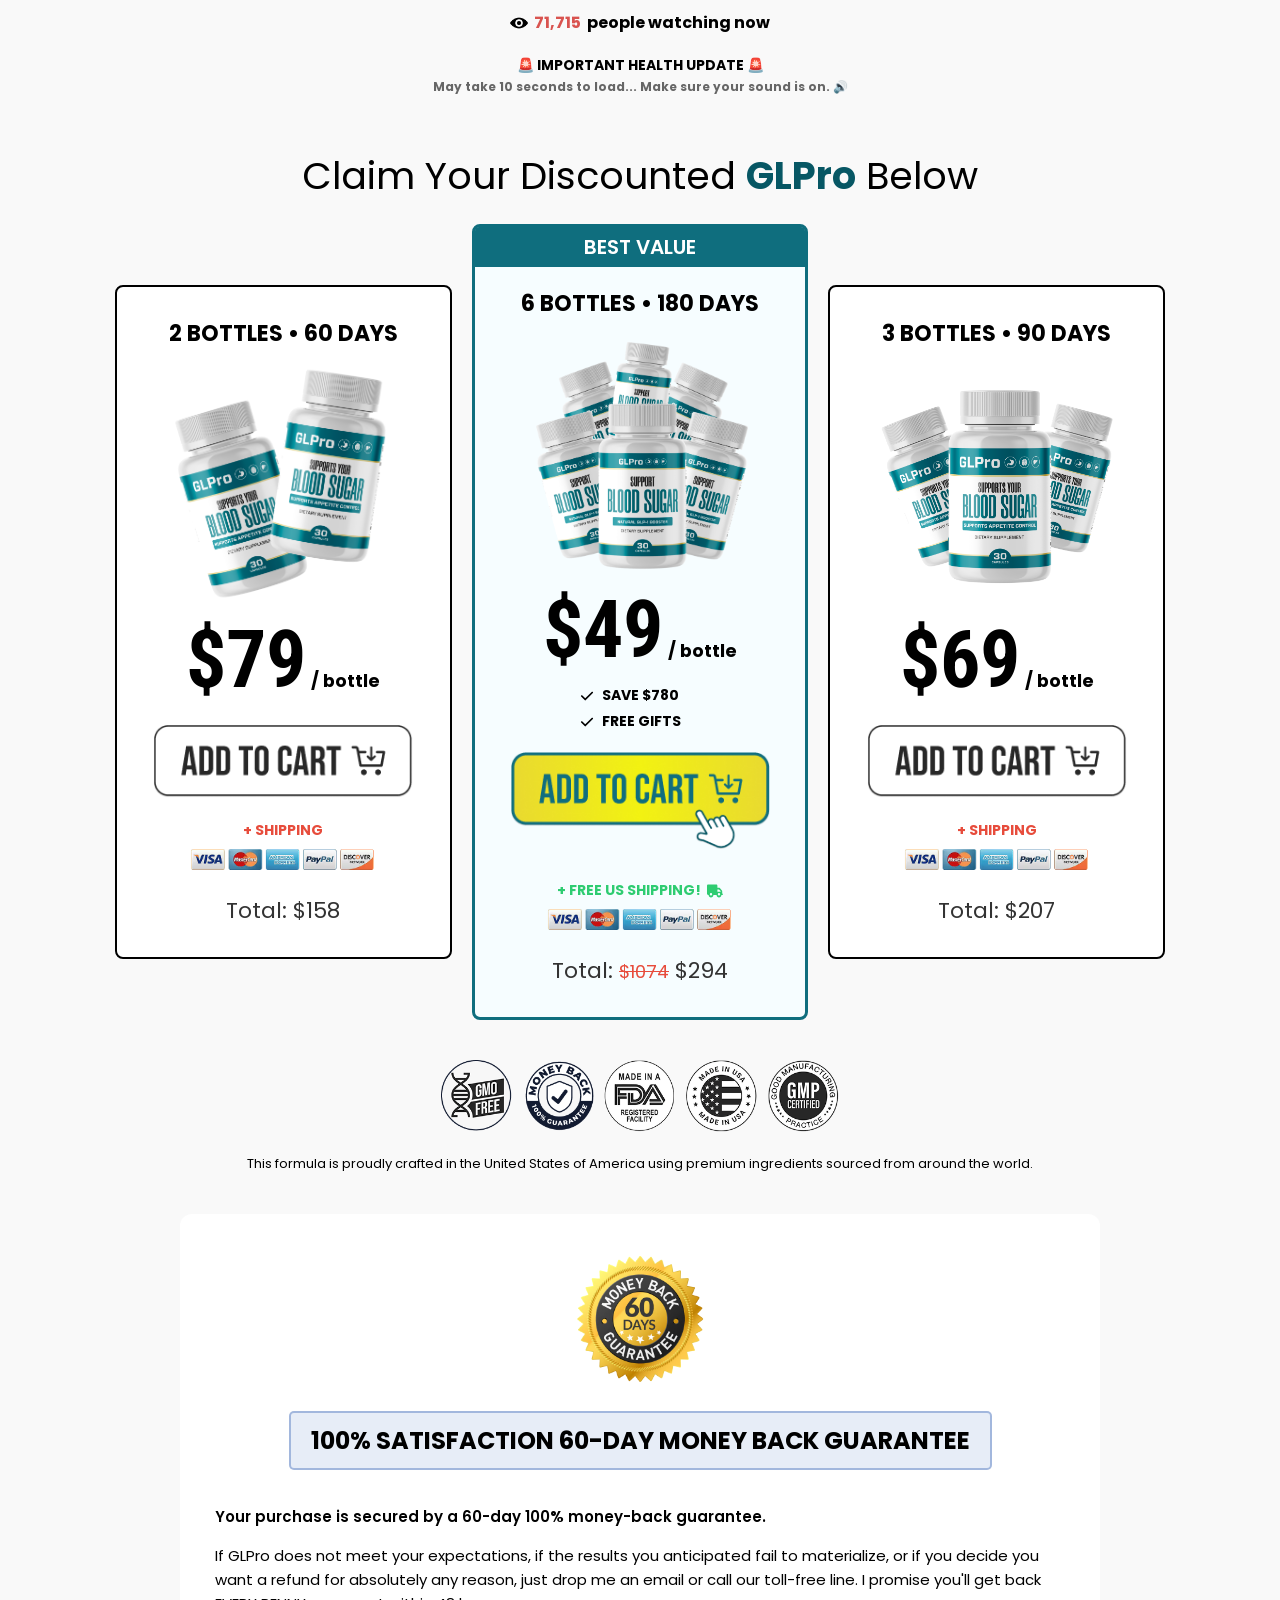
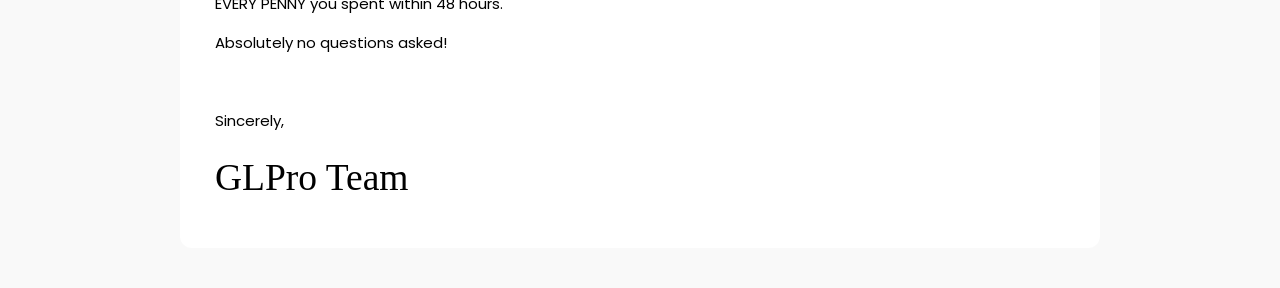
==== commit b72a75c9: "Add files via upload" ====
--- a/type3/index.html
+++ b/type3/index.html
@@ -204,28 +204,11 @@
     ></script>
 
     <!-- ============================================================
-         CAMADA 3 — LAZY: script.js só carrega após 20s OU no 1º scroll
-         (o CTA só aparece após 39min, então não há urgência)
-         ============================================================ -->
-    <script>
-    (function() {
-        var loaded = false;
-        function loadCheckoutScript() {
-            if (loaded) return;
-            loaded = true;
-            var s = document.createElement('script');
-            s.src = 'script.js';
-            s.defer = true;
-            document.body.appendChild(s);
-        }
-        // Carrega após 20s (MUITO antes do delay de 39min do CTA)
-        setTimeout(loadCheckoutScript, 20000);
-        // OU no primeiro scroll (se o usuário rolar, prepara o terreno)
-        window.addEventListener('scroll', loadCheckoutScript, { once: true, passive: true });
-        // OU no primeiro click (safety net)
-        window.addEventListener('click', loadCheckoutScript, { once: true, passive: true });
-    })();
-    </script>
+         CAMADA 3 — script.js com defer
+         Baixa em paralelo com o VTurb (que tem prioridade absoluta via preload)
+         Executa só depois do HTML parseado → não bloqueia o render inicial
+         ============================================================ -->
+    <script src="script.js" defer></script>
 
 </body>
 </html>
--- a/type3/style.css
+++ b/type3/style.css
@@ -68,10 +68,9 @@
 .btn-buy { margin: 10px auto; width: 100%; max-width: 260px; }
 .btn-buy img { width: 100%; height: auto; }
 
-.shipping-text { font-size: 14px; font-weight: bold; margin: 5px 0; text-transform: uppercase; display: inline-flex; align-items: center; gap: 6px; }
+.shipping-text { font-size: 14px; font-weight: bold; margin: 5px 0; text-transform: uppercase; display: flex; align-items: center; justify-content: center; gap: 6px; }
 .shipping-text.red { color: #e74c3c; }
 .shipping-text.green { color: #2ecc71; }
-.shipping-text svg { vertical-align: middle; }
 
 .cc-icons img { height: 26px; margin-bottom: 15px; }
 
--- a/type3/style.css
+++ b/type3/style.css
@@ -68,10 +68,9 @@
 .btn-buy { margin: 10px auto; width: 100%; max-width: 260px; }
 .btn-buy img { width: 100%; height: auto; }
 
-.shipping-text { font-size: 14px; font-weight: bold; margin: 5px 0; text-transform: uppercase; display: inline-flex; align-items: center; gap: 6px; }
+.shipping-text { font-size: 14px; font-weight: bold; margin: 5px 0; text-transform: uppercase; display: flex; align-items: center; justify-content: center; gap: 6px; }
 .shipping-text.red { color: #e74c3c; }
 .shipping-text.green { color: #2ecc71; }
-.shipping-text svg { vertical-align: middle; }
 
 .cc-icons img { height: 26px; margin-bottom: 15px; }
 
